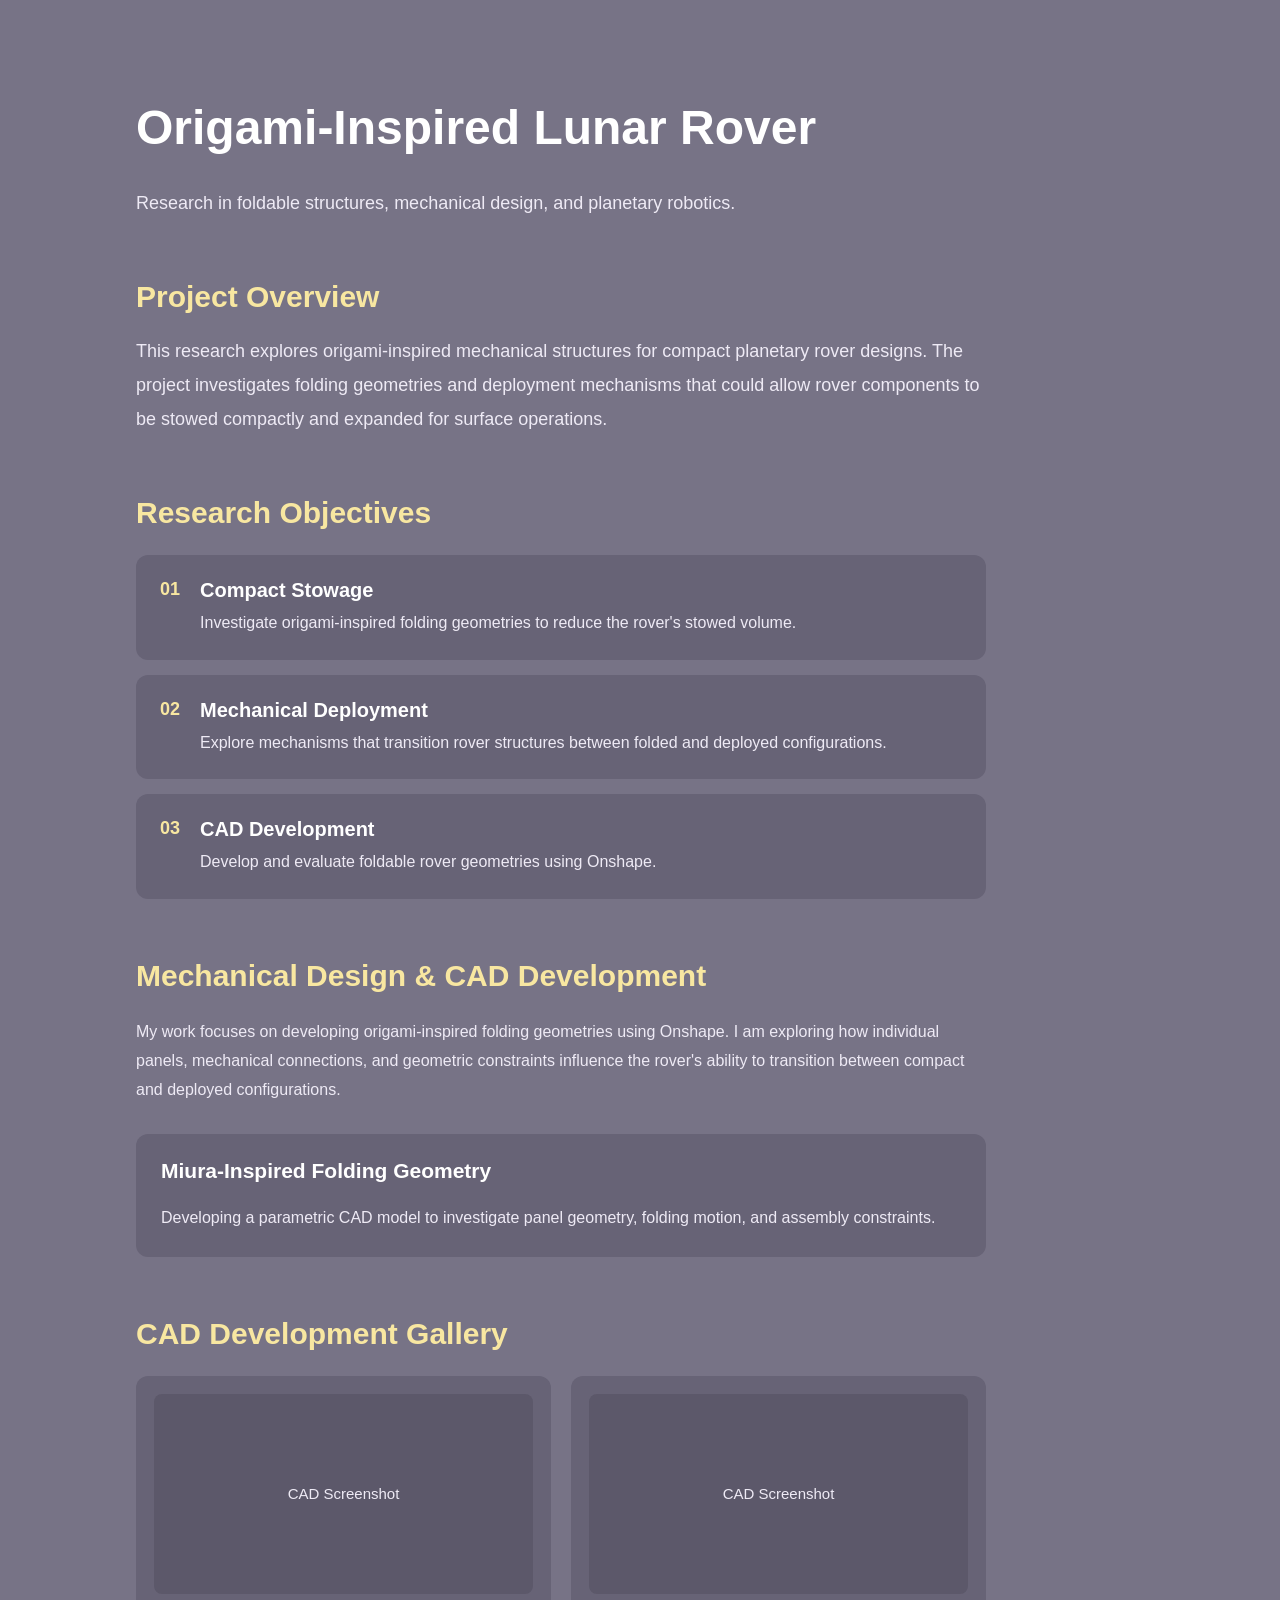
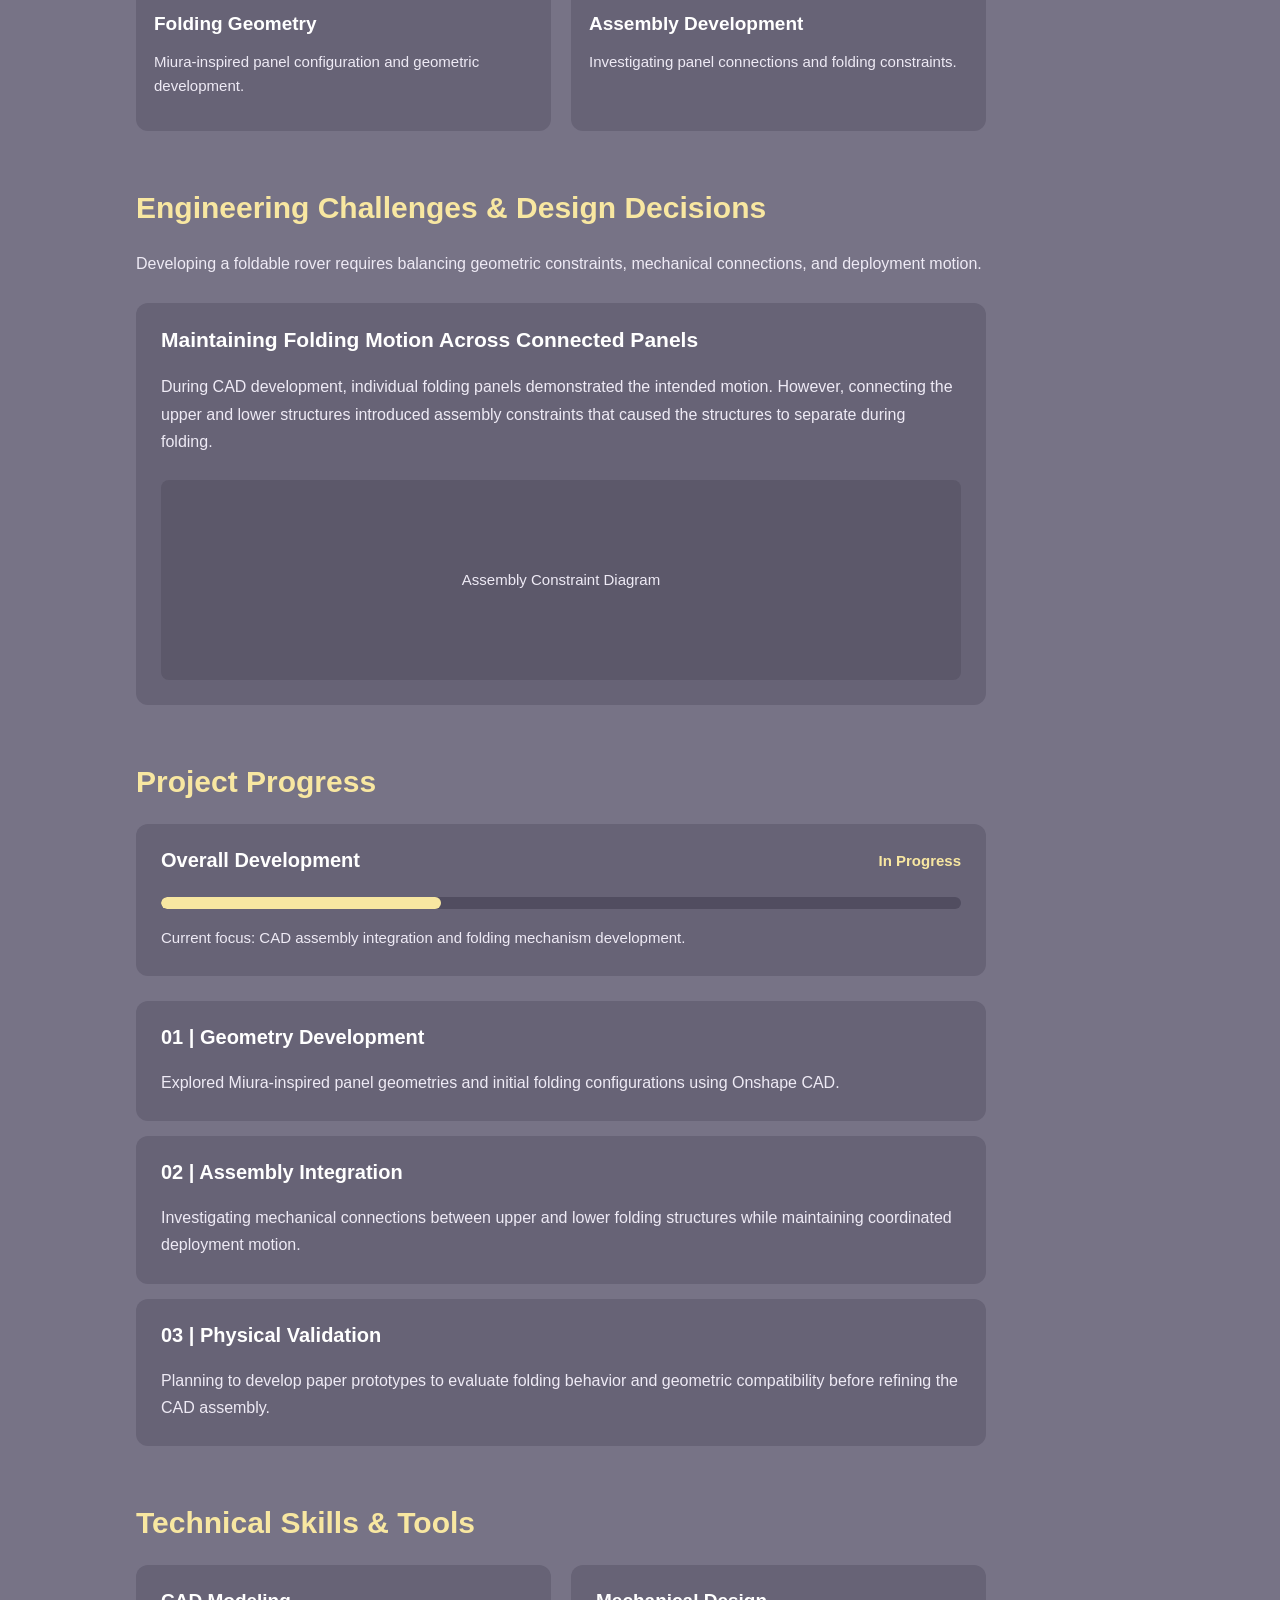
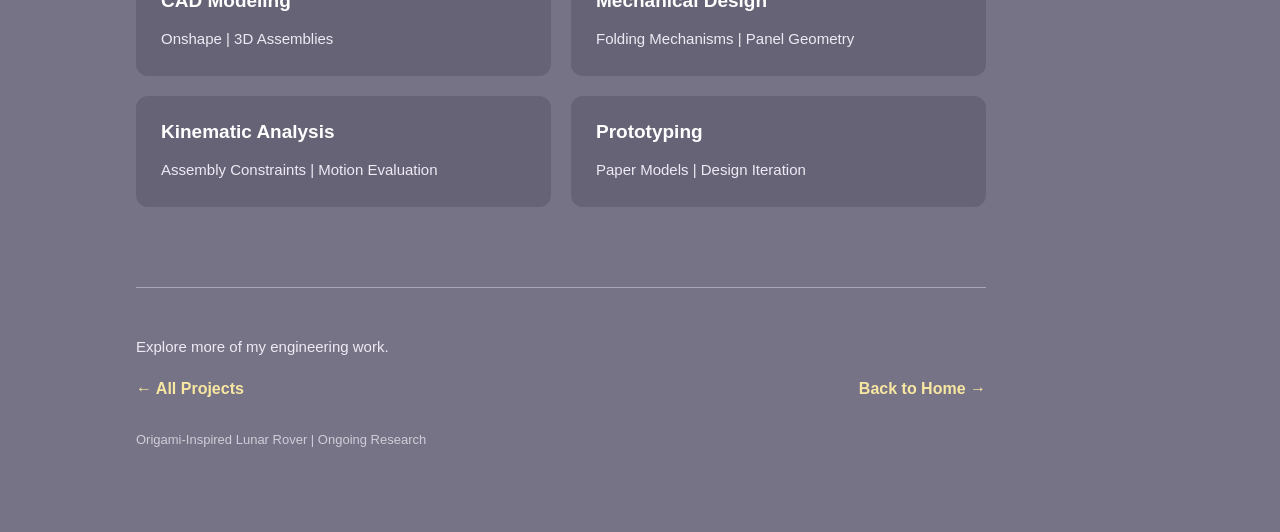
==== lunar-rover.html @ f5437fc2 "Add files via upload initial engineering portfolio website" ====
<!DOCTYPE html>
<html lang="en">

<head>
    <meta charset="UTF-8">
    <meta name="viewport" content="width=device-width, initial-scale=1.0">

    <title>Origami-Inspired Lunar Rover | Ashley Guajardo</title>

    <link rel="stylesheet" href="style.css">
</head>

<body class="project-page">

    <h1>Origami-Inspired Lunar Rover</h1>

    <p>
        Research in foldable structures,
        mechanical design, and planetary robotics.
    </p>


<section class="project-overview">

    <h2>Project Overview</h2>

    <p>
        This research explores origami-inspired
        mechanical structures for compact planetary
        rover designs.

        The project investigates folding geometries
        and deployment mechanisms that could allow
        rover components to be stowed compactly
        and expanded for surface operations.
    </p>

</section>

<section class="research-objectives">

    <h2>Research Objectives</h2>

    <div class="objective-card">
        <span class="objective-number">01</span>

        <div>
            <h3>Compact Stowage</h3>
            <p>
                Investigate origami-inspired folding
                geometries to reduce the rover's
                stowed volume.
            </p>
        </div>
    </div>

    <div class="objective-card">
        <span class="objective-number">02</span>

        <div>
            <h3>Mechanical Deployment</h3>
            <p>
                Explore mechanisms that transition
                rover structures between folded
                and deployed configurations.
            </p>
        </div>
    </div>

    <div class="objective-card">
        <span class="objective-number">03</span>

        <div>
            <h3>CAD Development</h3>
            <p>
                Develop and evaluate foldable rover
                geometries using Onshape.
            </p>
        </div>
    </div>

</section>


<!-- MECHANICAL DESIGN SECTION -->

<section class="mechanical-design">

    <h2>Mechanical Design & CAD Development</h2>

    <p>
        My work focuses on developing origami-inspired
        folding geometries using Onshape.

        I am exploring how individual panels,
        mechanical connections, and geometric
        constraints influence the rover's ability
        to transition between compact and
        deployed configurations.
    </p>

    <div class="design-card">

        <h3>Miura-Inspired Folding Geometry</h3>

        <p>
            Developing a parametric CAD model
            to investigate panel geometry,
            folding motion, and assembly constraints.
        </p>

    </div>

</section>


<!-- CAD GALLERY -->

<section class="cad-gallery">

    <h2>CAD Development Gallery</h2>

    <div class="gallery-grid">

        <div class="gallery-card">
            <div class="image-placeholder">
                CAD Screenshot
            </div>

            <h3>Folding Geometry</h3>

            <p>
                Miura-inspired panel configuration
                and geometric development.
            </p>
        </div>

        <div class="gallery-card">
            <div class="image-placeholder">
                CAD Screenshot
            </div>

            <h3>Assembly Development</h3>

            <p>
                Investigating panel connections
                and folding constraints.
            </p>
        </div>

    </div>

</section>


<!-- ENGINEERING CHALLENGES -->

<section class="engineering-challenges">

    <h2>Engineering Challenges & Design Decisions</h2>

    <p>
        Developing a foldable rover requires
        balancing geometric constraints,
        mechanical connections, and
        deployment motion.
    </p>

    <div class="challenge-card">

        <h3>Maintaining Folding Motion Across Connected Panels</h3>

        <p>
            During CAD development, individual
            folding panels demonstrated the
            intended motion.

            However, connecting the upper and
            lower structures introduced assembly
            constraints that caused the
            structures to separate during folding.
        </p>

        <div class="image-placeholder">
            Assembly Constraint Diagram
        </div>

    </div>

</section>


<!-- RESEARCH PROGRESS -->

<section class="project-progress">

    <h2>Project Progress</h2>


<div class="progress-overview">

    <div class="progress-header">
        <h3>Overall Development</h3>
        <span>In Progress</span>
    </div>

    <div class="progress-track">
        <div class="progress-fill"></div>
    </div>

    <p>
        Current focus: CAD assembly integration
        and folding mechanism development.
    </p>

</div>


    <div class="progress-card">

        <h3>01 | Geometry Development</h3>

        <p>
            Explored Miura-inspired panel geometries
            and initial folding configurations
            using Onshape CAD.
        </p>

    </div>

    <div class="progress-card">

        <h3>02 | Assembly Integration</h3>

        <p>
            Investigating mechanical connections
            between upper and lower folding
            structures while maintaining
            coordinated deployment motion.
        </p>

    </div>

    <div class="progress-card">

        <h3>03 | Physical Validation</h3>

        <p>
            Planning to develop paper prototypes
            to evaluate folding behavior and
            geometric compatibility before
            refining the CAD assembly.
        </p>

    </div>

</section>


<!-- TECHNICAL SKILLS & TOOLS -->

<section class="technical-skills">

    <h2>Technical Skills & Tools</h2>

    <div class="skills-grid">

        <div class="skill-card">
            <h3>CAD Modeling</h3>
            <p>Onshape | 3D Assemblies</p>
        </div>

        <div class="skill-card">
            <h3>Mechanical Design</h3>
            <p>Folding Mechanisms | Panel Geometry</p>
        </div>

        <div class="skill-card">
            <h3>Kinematic Analysis</h3>
            <p>Assembly Constraints | Motion Evaluation</p>
        </div>

        <div class="skill-card">
            <h3>Prototyping</h3>
            <p>Paper Models | Design Iteration</p>
        </div>

    </div>

</section>



    
<!-- PROJECT FOOTER -->

<footer class="project-footer">

    <p>Explore more of my engineering work.</p>

    <div class="footer-navigation">

        <a href="projects.html">
            ← All Projects
        </a>

        <a href="index.html">
            Back to Home →
        </a>

    </div>

    <p class="footer-caption">
        Origami-Inspired Lunar Rover | Ongoing Research
    </p>

</footer>


</body>

</html>
---- style.css ----
:root {
    --navy: #0B1120;
    --light-blue: #A7D8F0;
    --light-yellow: #F8E7A1;
    --light-purple: #D6C2F0;
    --white: #F8FAFC;
}
body {
    background-color: var(--navy);
    color: var(--white);
    font-family: Arial, sans-serif;
}

.eyebrow {
    color: var(--light-blue);
    font-size: 14px;
    letter-spacing: 3px;
}

.hero h1 {
    font-size: 64px;
    margin-bottom: 15px;
    color: var(--light-purple);
}

.hero h2 {
    font-size: 32px;
    color: var(--light-yellow);
    max-width: 700px;
}


.hero {
    min-height: 80vh;
    padding: 100px 10%;
}

.intro {
    font-size: 18px;
    line-height: 1.8;
    color: #94A3B8;
    max-width: 650px;
}


.navbar {
    display: flex;
    justify-content: space-between;
    align-items: center;
    padding: 25px 10%;
    border-bottom: 1px solid #334155;
}

.logo {
    font-size: 28px;
    font-weight: bold;
    color: var(--light-purple);
    text-decoration: none;
}

.nav-links {
    display: flex;
    gap: 25px;
}

.nav-links a {
    color: var(--white);
    text-decoration: none;
    font-size: 15px;
}

.nav-links a:hover {
    color: var(--light-blue);
}

@media (max-width: 800px) {
    .navbar {
        flex-direction: column;
        gap: 20px;
    }

    .nav-links {
        flex-wrap: wrap;
        justify-content: center;
        gap: 15px;
    }
}


.projects {
    background-color: #111827;
    padding: 80px 10%;
}

.projects h2 {
    font-size: 36px;
    color: var(--light-blue);
    margin-bottom: 15px;
}

.projects p {
    color: #CBD5E1;
    font-size: 18px;
    line-height: 1.7;
}


.project-card {
    background-color: #1E293B;
    padding: 30px;
    border-radius: 12px;
    border: 1px solid #334155;
    max-width: 500px;
    margin-top: 30px;
}

.project-card h3 {
    color: var(--light-purple);
    font-size: 24px;
    margin-bottom: 15px;
}

.project-card p {
    font-size: 16px;
    line-height: 1.7;
}


.project-tags {
    display: flex;
    flex-wrap: wrap;
    gap: 10px;
    margin-top: 20px;
}

.project-tags span {
    background-color: var(--navy);
    color: var(--light-yellow);
    padding: 8px 12px;
    border-radius: 6px;
    font-size: 13px;
}


.project-grid {
    display: grid;
    grid-template-columns: repeat(2, minmax(0, 1fr));
    gap: 30px;
}

.project-card {
    max-width: none;
    margin-top: 0;
}

@media (max-width: 768px) {
    .project-grid {
        grid-template-columns: 1fr;
    }
}

.project-grid {
    display: grid;
    grid-template-columns: 1fr 1fr;
    gap: 30px;
}

@media (max-width: 768px) {
    .project-grid {
        grid-template-columns: 1fr;
    }
}

.project-link {
    display: inline-block;
    margin-top: 25px;
    color: var(--light-blue);
    font-size: 16px;
    font-weight: bold;
    text-decoration: none;
}

.project-link:hover {
    color: var(--light-purple);
    text-decoration: underline;
}


.project-page {
    background-color: #777386;
    color: #FFFFFF;
    padding: 60px 10%;
}

.project-page h1 {
    color: #FFFFFF;
    font-size: 48px;
}

.project-page p {
    color: #EEEAF5;
    font-size: 18px;
    line-height: 1.8;
}

.project-page a {
    color: #F8E7A1;
    text-decoration: none;
}

.project-page a:hover {
    color: #D6C2F0;
    text-decoration: underline;
}


.project-overview {
    margin-top: 60px;
    max-width: 850px;
}

.project-overview h2 {
    color: var(--light-yellow);
    font-size: 30px;
    margin-bottom: 20px;
}

.project-overview p {
    font-size: 18px;
    line-height: 1.9;
}


.research-objectives {
    margin-top: 60px;
    max-width: 850px;
}

.research-objectives h2 {
    color: var(--light-yellow);
    font-size: 30px;
    margin-bottom: 25px;
}

.research-objectives ol {
    padding-left: 25px;
}

.research-objectives li {
    color: #EEEAF5;
    font-size: 18px;
    line-height: 1.8;
    margin-bottom: 20px;
}

.research-objectives strong {
    color: #FFFFFF;
}


.project-page .research-objectives h2 {
    color: var(--light-yellow);
    font-size: 30px;
    margin-bottom: 25px;
}

.objective-card {
    display: flex;
    align-items: flex-start;
    gap: 20px;
    background-color: #676376;
    padding: 24px;
    border-radius: 12px;
    margin-bottom: 15px;
}

.objective-number {
    color: var(--light-yellow);
    font-size: 18px;
    font-weight: bold;
}

.objective-card h3 {
    color: #FFFFFF;
    font-size: 20px;
    margin: 0 0 8px;
}

.project-page .objective-card p {
    color: #EEEAF5;
    font-size: 16px;
    line-height: 1.6;
    margin: 0;
}


.mechanical-design {
    margin-top: 60px;
    max-width: 850px;
}

.project-page .mechanical-design h2 {
    color: var(--light-yellow);
    font-size: 30px;
    margin-bottom: 25px;
}

.project-page .mechanical-design > p {
    color: #EEEAF5;
    font-size: 16px;
    line-height: 1.8;
    margin-bottom: 30px;
}

.design-card {
    background-color: #676376;
    padding: 25px;
    border-radius: 12px;
}

.design-card h3 {
    color: #FFFFFF;
    font-size: 21px;
    margin-top: 0;
}

.project-page .design-card p {
    color: #EEEAF5;
    font-size: 16px;
    line-height: 1.7;
    margin-bottom: 0;
}


.cad-gallery {
    margin-top: 60px;
    max-width: 850px;
}

.project-page .cad-gallery h2 {
    color: var(--light-yellow);
    font-size: 30px;
    margin-bottom: 25px;
}

.gallery-grid {
    display: grid;
    grid-template-columns: 1fr 1fr;
    gap: 20px;
}

.gallery-card {
    background-color: #676376;
    padding: 18px;
    border-radius: 12px;
}

.image-placeholder {
    background-color: #5C586A;
    height: 200px;
    border-radius: 8px;
    display: flex;
    align-items: center;
    justify-content: center;
    color: #EEEAF5;
    font-size: 15px;
}

.gallery-card h3 {
    color: #FFFFFF;
    font-size: 19px;
    margin-bottom: 8px;
}

.project-page .gallery-card p {
    color: #EEEAF5;
    font-size: 15px;
    line-height: 1.6;
}

@media (max-width: 768px) {
    .gallery-grid {
        grid-template-columns: 1fr;
    }
}


/* CAD GALLERY */

.cad-gallery {
    margin-top: 60px;
    max-width: 850px;
}

.project-page .cad-gallery h2 {
    color: var(--light-yellow);
    font-size: 30px;
    margin-bottom: 25px;
}

.gallery-grid {
    display: grid;
    grid-template-columns: 1fr 1fr;
    gap: 20px;
}

.gallery-card {
    background-color: #676376;
    padding: 18px;
    border-radius: 12px;
}

.image-placeholder {
    background-color: #5C586A;
    height: 200px;
    border-radius: 8px;
    display: flex;
    align-items: center;
    justify-content: center;
    color: #EEEAF5;
    font-size: 15px;
}

.gallery-card h3 {
    color: #FFFFFF;
    font-size: 19px;
    margin-bottom: 8px;
}

.project-page .gallery-card p {
    color: #EEEAF5;
    font-size: 15px;
    line-height: 1.6;
}


.engineering-challenges {
    margin-top: 60px;
    max-width: 850px;
}

.project-page .engineering-challenges h2 {
    color: var(--light-yellow);
    font-size: 30px;
    margin-bottom: 25px;
}

.project-page .engineering-challenges > p {
    color: #EEEAF5;
    font-size: 16px;
    line-height: 1.8;
    margin-bottom: 25px;
}

.challenge-card {
    background-color: #676376;
    padding: 25px;
    border-radius: 12px;
}

.challenge-card h3 {
    color: #FFFFFF;
    font-size: 21px;
    margin-top: 0;
}

.project-page .challenge-card p {
    color: #EEEAF5;
    font-size: 16px;
    line-height: 1.7;
}

.challenge-card .image-placeholder {
    margin-top: 25px;
}


.project-progress {
    margin-top: 60px;
    max-width: 850px;
}

.project-page .project-progress h2 {
    color: var(--light-yellow);
    font-size: 30px;
    margin-bottom: 25px;
}

.progress-card {
    background-color: #676376;
    padding: 25px;
    border-radius: 12px;
    margin-bottom: 15px;
}

.progress-card h3 {
    color: #FFFFFF;
    font-size: 20px;
    margin-top: 0;
}

.project-page .progress-card p {
    color: #EEEAF5;
    font-size: 16px;
    line-height: 1.7;
    margin-bottom: 0;
}


.progress-overview {
    background-color: #676376;
    padding: 25px;
    border-radius: 12px;
    margin-bottom: 25px;
}

.progress-header {
    display: flex;
    justify-content: space-between;
    align-items: center;
    gap: 15px;
}

.progress-header h3 {
    color: #FFFFFF;
    font-size: 20px;
    margin: 0;
}

.progress-header span {
    color: var(--light-yellow);
    font-size: 15px;
    font-weight: bold;
}

.progress-track {
    background-color: #514D60;
    height: 12px;
    border-radius: 20px;
    overflow: hidden;
    margin-top: 25px;
}

.progress-fill {
    background-color: var(--light-yellow);
    width: 35%;
    height: 100%;
    border-radius: 20px;
}

.project-page .progress-overview p {
    color: #EEEAF5;
    font-size: 15px;
    margin-bottom: 0;
}


/* TECHNICAL SKILLS */

.technical-skills {
    margin-top: 60px;
    max-width: 850px;
}

.project-page .technical-skills h2 {
    color: var(--light-yellow);
    font-size: 30px;
    margin-bottom: 25px;
}

.skills-grid {
    display: grid;
    grid-template-columns: 1fr 1fr;
    gap: 20px;
}

.skill-card {
    background-color: #676376;
    padding: 25px;
    border-radius: 12px;
}

.skill-card h3 {
    color: #FFFFFF;
    font-size: 19px;
    margin-top: 0;
    margin-bottom: 10px;
}

.project-page .skill-card p {
    color: #EEEAF5;
    font-size: 15px;
    line-height: 1.6;
    margin-bottom: 0;
}


@media (max-width: 768px) {
    .skills-grid {
        grid-template-columns: 1fr;
    }
}


/* PROJECT FOOTER */

.project-footer {
    max-width: 850px;
    margin-top: 80px;
    padding-top: 30px;
    border-top: 1px solid #A9A4B8;
}

.project-page .project-footer p {
    color: #EEEAF5;
    font-size: 15px;
}

.footer-navigation {
    display: flex;
    justify-content: space-between;
    align-items: center;
    gap: 20px;
    margin-top: 20px;
    margin-bottom: 30px;
}

.footer-navigation a {
    color: var(--light-yellow);
    text-decoration: none;
    font-size: 16px;
    font-weight: 600;
    transition: color 0.2s ease;
}

.footer-navigation a:hover {
    color: #FFFFFF;
}

.project-page .project-footer .footer-caption {
    font-size: 13px;
    opacity: 0.75;
}

@media (max-width: 768px) {
    .footer-navigation {
        flex-direction: column;
        align-items: flex-start;
    }
}


/* PRISM / PULSE ACRONYM DEFINITIONS */

.prism-acronyms {
    display: flex;
    flex-direction: column;
    gap: 20px;
    margin: 30px 0;
}

.acronym-item {
    display: flex;
    align-items: flex-start;
    gap: 20px;
}

.acronym-item h2 {
    background-color: #405468;
    color: #A7D8F0;
    font-size: 16px;
    padding: 12px 15px;
    border-radius: 6px;
    min-width: 85px;
    text-align: center;
    margin: 0;
}

.acronym-item:nth-child(2) h2 {
    color: #F8E7A1;
}

.acronym-item p {
    color: #F8FAFC;
    font-size: 17px;
    line-height: 1.6;
    margin: 8px 0 0;
}


/* ===================================
   PRISM / PULSE PROJECT PAGE
=================================== */

body.prism-page {
    background-color: #53677B;
    color: #F8FAFC;
    min-height: 100vh;
    margin: 0;
    padding: 55px 8%;
    font-family: Arial, sans-serif;
}

/* MAIN CONTAINER */

.prism-container {
    max-width: 1000px;
    margin: 0 auto;
}

/* PROJECT INTRODUCTION */

.prism-topline {
    display: flex;
    justify-content: space-between;
    gap: 20px;
    margin-bottom: 35px;
}

.prism-topline span {
    color: #A7D8F0;
    font-size: 12px;
    font-weight: 600;
    letter-spacing: 1px;
}

.prism-topline span:last-child {
    color: #F8E7A1;
}

.prism-intro h1 {
    color: #FFFFFF;
    font-size: clamp(42px, 7vw, 70px);
    margin: 0 0 15px;
}

.prism-description {
    color: #F8FAFC;
    font-size: 18px;
    line-height: 1.7;
    max-width: 700px;
    margin-bottom: 35px;
}

/* ACRONYM DEFINITIONS */

.prism-definitions {
    background-color: #405468;
    border-radius: 12px;
    padding: 25px 30px;
}

.prism-definition {
    display: grid;
    grid-template-columns: 90px 1fr;
    gap: 20px;
    align-items: start;
}

.prism-definition + .prism-definition {
    border-top: 1px solid #71869A;
    margin-top: 20px;
    padding-top: 20px;
}

.prism-definition h2 {
    color: #A7D8F0;
    font-size: 17px;
    margin: 0;
}

.prism-definition:nth-child(2) h2 {
    color: #F8E7A1;
}

.prism-definition p {
    color: #FFFFFF;
    font-size: 16px;
    line-height: 1.6;
    margin: 0;
}

/* PROJECT FACTS */

.prism-details {
    display: grid;
    grid-template-columns: repeat(3, 1fr);
    gap: 25px;
    margin: 35px 0 50px;
}

.prism-details h3 {
    color: #C4D8E7;
    font-size: 12px;
    letter-spacing: 1px;
    margin-bottom: 8px;
}

.prism-details p {
    color: #FFFFFF;
    font-size: 16px;
    margin: 0;
}

/* MISSION */

.prism-mission {
    border-top: 1px solid #A7D8F0;
    padding-top: 35px;
}

.prism-mission h2 {
    color: #A7D8F0;
    font-size: 30px;
    margin-bottom: 20px;
}

.prism-mission > p {
    color: #F8FAFC;
    font-size: 16px;
    line-height: 1.8;
    max-width: 800px;
    margin-bottom: 30px;
}

/* IMAGE PLACEHOLDER */

.prism-image-card {
    background-color: #405468;
    border-radius: 12px;
    padding: 20px;
}

.prism-image-placeholder {
    min-height: 220px;
    border: 1px solid #A7D8F0;
    border-radius: 8px;
    display: flex;
    flex-direction: column;
    justify-content: center;
    align-items: center;
    gap: 10px;
    text-align: center;
}

.prism-image-placeholder span {
    color: #FFFFFF;
    font-size: 17px;
}

.prism-image-placeholder small {
    color: #C4D8E7;
    font-size: 13px;
}

/* RESPONSIVE DESIGN */

@media (max-width: 768px) {

    .prism-topline {
        flex-direction: column;
        gap: 8px;
    }

    .prism-definition {
        grid-template-columns: 1fr;
        gap: 8px;
    }

    .prism-details {
        grid-template-columns: 1fr;
        gap: 20px;
    }

}


/* PULSE TECHNICAL CONTRIBUTIONS */

.pulse-contributions {
    margin-top: 75px;
    padding-top: 35px;
    border-top: 1px solid #A7D8F0;
}

.pulse-section-label {
    color: #F8E7A1;
    font-size: 12px;
    font-weight: 600;
    letter-spacing: 1.5px;
}

.pulse-contributions h2 {
    color: #FFFFFF;
    font-size: 30px;
    margin: 15px 0 20px;
}

.pulse-role-description {
    color: #F8FAFC;
    font-size: 16px;
    line-height: 1.8;
    max-width: 850px;
    margin-bottom: 30px;
}

.pulse-contributions-grid {
    display: grid;
    grid-template-columns: 1fr 1fr;
    gap: 20px;
}

.pulse-contribution-card {
    background-color: #405468;
    padding: 25px;
    border-radius: 12px;
}

.pulse-contribution-card h3 {
    color: #A7D8F0;
    font-size: 19px;
    margin: 0 0 12px;
}

.pulse-contribution-card p {
    color: #F8FAFC;
    font-size: 15px;
    line-height: 1.7;
    margin: 0;
}

@media (max-width: 768px) {
    .pulse-contributions-grid {
        grid-template-columns: 1fr;
    }
}


/* PULSE SYSTEM ARCHITECTURE */

.pulse-architecture {
    margin-top: 75px;
}

.pulse-architecture h2 {
    color: #FFFFFF;
    font-size: 30px;
    margin: 15px 0 20px;
}

.pulse-architecture-intro {
    color: #F8FAFC;
    font-size: 16px;
    line-height: 1.8;
    max-width: 850px;
    margin-bottom: 30px;
}

.pulse-architecture-panel {
    background-color: #405468;
    padding: 28px;
    border-radius: 12px;
}

.pulse-architecture-panel h3 {
    color: #A7D8F0;
    font-size: 18px;
    margin: 0 0 25px;
}

.pulse-flow-grid {
    display: grid;
    grid-template-columns: 1fr 1fr;
    gap: 15px;
}

.pulse-flow-item {
    background-color: #53677B;
    border: 1px solid #7898B0;
    padding: 20px;
    border-radius: 8px;
}

.pulse-flow-item span {
    color: #F8E7A1;
    font-size: 13px;
    font-weight: bold;
}

.pulse-flow-item h4 {
    color: #FFFFFF;
    font-size: 17px;
    margin: 12px 0 8px;
}

.pulse-flow-item p {
    color: #F8FAFC;
    font-size: 14px;
    line-height: 1.6;
    margin: 0;
}

.pulse-flow-note {
    color: #DDE9F1;
    font-size: 14px;
    line-height: 1.7;
    margin: 25px 0 0;
}

.pulse-diagram-card {
    background-color: #405468;
    border-radius: 12px;
    padding: 20px;
    margin-top: 20px;
}

.pulse-diagram-placeholder {
    border: 1px solid #A7D8F0;
    border-radius: 8px;
    min-height: 200px;
    display: flex;
    flex-direction: column;
    align-items: center;
    justify-content: center;
    gap: 10px;
    text-align: center;
    padding: 20px;
}

.pulse-diagram-placeholder span {
    color: #FFFFFF;
    font-size: 17px;
}

.pulse-diagram-placeholder small {
    color: #DDE9F1;
    font-size: 13px;
}

@media (max-width: 768px) {
    .pulse-flow-grid {
        grid-template-columns: 1fr;
    }
}


/* PULSE AUTONOMOUS FDIR */

.pulse-fdir {
    margin-top: 75px;
}

.pulse-fdir h2 {
    color: #FFFFFF;
    font-size: 30px;
    margin: 15px 0 20px;
}

.pulse-fdir-intro {
    color: #F8FAFC;
    font-size: 16px;
    line-height: 1.8;
    max-width: 850px;
    margin-bottom: 30px;
}

.pulse-fault-panel,
.pulse-results-panel {
    background-color: #405468;
    padding: 28px;
    border-radius: 12px;
    margin-bottom: 20px;
}

.pulse-fault-panel h3,
.pulse-results-panel h3 {
    color: #A7D8F0;
    font-size: 19px;
    margin: 0 0 20px;
}

.pulse-fault-grid {
    display: grid;
    grid-template-columns: repeat(3, 1fr);
    gap: 15px;
}

.pulse-fault-card {
    background-color: #53677B;
    padding: 20px;
    border-radius: 8px;
}

.pulse-fault-card h4 {
    color: #F8E7A1;
    font-size: 16px;
    margin: 0 0 12px;
}

.pulse-fault-card p,
.pulse-results-panel p {
    color: #F8FAFC;
    font-size: 14px;
    line-height: 1.7;
}

.pulse-results-placeholder {
    border: 1px solid #A7D8F0;
    border-radius: 8px;
    min-height: 200px;
    display: flex;
    flex-direction: column;
    align-items: center;
    justify-content: center;
    gap: 10px;
    text-align: center;
    margin-top: 20px;
}

.pulse-results-placeholder span {
    color: #FFFFFF;
    font-size: 16px;
}

.pulse-results-placeholder small {
    color: #DCE8F0;
    font-size: 13px;
}

@media (max-width: 768px) {
    .pulse-fault-grid {
        grid-template-columns: 1fr;
    }
}


/* PULSE FAULT PLOT PLACEHOLDERS */

.pulse-fault-card {
    display: flex;
    flex-direction: column;
}

.pulse-fault-image {
    border: 1px dashed #A7D8F0;
    border-radius: 8px;
    min-height: 145px;
    padding: 12px;
    margin-top: auto;

    display: flex;
    flex-direction: column;
    align-items: center;
    justify-content: center;
    gap: 8px;
    text-align: center;
}

.pulse-fault-image span {
    color: #FFFFFF;
    font-size: 14px;
}

.pulse-fault-image small {
    color: #C4D8E7;
    font-size: 12px;
}


/* Keep fault plots aligned within cards */

.pulse-fault-card {
    display: flex;
    flex-direction: column;
}

.pulse-fault-card p {
    flex-grow: 1;
}

.pulse-fault-image {
    margin-top: 20px;
    min-height: 170px;
}


.pulse-workflow-grid {
    display: flex;
    align-items: stretch;
    gap: 10px;
}

.pulse-workflow-step {
    background-color: #53677B;
    padding: 18px;
    border-radius: 8px;
    flex: 1;
    min-width: 0;
}

.pulse-workflow-arrow {
    color: #F8E7A1;
    font-size: 26px;
    font-weight: bold;
    display: flex;
    align-items: center;
    justify-content: center;
    flex-shrink: 0;
}


@media (max-width: 768px) {

    .pulse-workflow-grid {
        flex-direction: column;
        align-items: stretch;
    }

    .pulse-workflow-arrow {
        transform: rotate(90deg);
        font-size: 24px;
    }

}


/* FIX PULSE DEVELOPMENT WORKFLOW */

.pulse-workflow-grid {
    display: flex;
    align-items: stretch;
    gap: 12px;
}

.pulse-workflow-step {
    background-color: #405468;
    border: 1px solid #7898B0;
    border-radius: 10px;
    padding: 20px;
    flex: 1;
    min-width: 0;
}

.pulse-workflow-step span {
    color: #F8E7A1;
    font-size: 13px;
    font-weight: bold;
}

.pulse-workflow-step h4 {
    color: #FFFFFF;
    font-size: 16px;
    margin: 12px 0;
}

.pulse-workflow-step p {
    color: #F8FAFC;
    font-size: 14px;
    line-height: 1.6;
    margin: 0;
}

.pulse-workflow-arrow {
    display: flex;
    align-items: center;
    justify-content: center;
    color: #F8E7A1;
    font-size: 28px;
    flex-shrink: 0;
}

@media (max-width: 768px) {
    .pulse-workflow-grid {
        flex-direction: column;
    }

    .pulse-workflow-arrow {
        transform: rotate(90deg);
    }
}

/* DEVELOPMENT WORKFLOW TITLE */

.pulse-workflow-title {
    color: #A7D8F0;
    font-size: 21px;
    font-weight: 600;
    margin-bottom: 25px;
}


/* PULSE COMPONENT MATRIX */

.pulse-component-panel {
    background-color: #405468;
    padding: 28px;
    border-radius: 12px;
}

.pulse-component-heading {
    display: flex;
    justify-content: space-between;
    align-items: center;
    gap: 15px;
    margin-bottom: 20px;
}

.pulse-component-heading h3 {
    color: #A7D8F0;
    font-size: 20px;
    margin: 0;
}

.pulse-component-heading span {
    color: #F8E7A1;
    font-size: 12px;
    font-weight: bold;
    letter-spacing: 1px;
}

/* TABLE */

.pulse-table-scroll {
    overflow-x: auto;
}

.pulse-component-table {
    width: 100%;
    border-collapse: collapse;
    text-align: left;
}

.pulse-component-table th {
    color: #A7D8F0;
    font-size: 14px;
    padding: 16px 12px;
    border-bottom: 1px solid #7898B0;
}

.pulse-component-table td {
    color: #F8FAFC;
    font-size: 14px;
    line-height: 1.6;
    padding: 16px 12px;
    border-bottom: 1px solid #62778B;
}

.pulse-component-table td:first-child {
    color: #FFFFFF;
    font-weight: bold;
}

.pulse-component-table tbody tr:last-child td {
    border-bottom: none;
}

/* ENGINEERING PANELS */

.pulse-engineering-grid {
    display: grid;
    grid-template-columns: repeat(2, 1fr);
    gap: 20px;
    margin-top: 20px;
}

.pulse-engineering-card {
    background-color: #405468;
    padding: 25px;
    border-radius: 12px;
    border-top: 3px solid #F8E7A1;
}

.pulse-engineering-card h3 {
    color: #FFFFFF;
    font-size: 19px;
    margin: 0 0 15px;
}

.pulse-engineering-card p {
    color: #F8FAFC;
    font-size: 15px;
    line-height: 1.7;
    margin: 0;
}

/* RESPONSIVE LAYOUT */

@media (max-width: 768px) {

    .pulse-component-heading {
        flex-direction: column;
        align-items: flex-start;
    }

    .pulse-engineering-grid {
        grid-template-columns: 1fr;
    }

    .pulse-component-table {
        min-width: 550px;
    }

}


/* HOMEPAGE HERO WITH PROFILE PHOTO */

.hero-content {
    display: grid;
    grid-template-columns: 1.4fr 1fr;
    align-items: center;
    gap: 65px;
}

.hero-text {
    min-width: 0;
}

.hero-photo {
    width: 100%;
    max-width: 360px;
    justify-self: end;
}

.hero-photo img {
    display: block;
    width: 100%;
    aspect-ratio: 3 / 4;
    object-fit: cover;
    object-position: center;
    border-radius: 16px;
    border: 2px solid #D6C2F0;
    box-shadow: 0 15px 45px rgba(0, 0, 0, 0.25);
}

/* MOBILE RESPONSIVENESS */

@media (max-width: 768px) {

    .hero-content {
        grid-template-columns: 1fr;
        gap: 35px;
    }

    .hero-photo {
        max-width: 320px;
        justify-self: center;
    }

}


/* PULSE PROJECT MILESTONES */

.pulse-milestones {
    margin-top: 75px;
}

.pulse-milestones h2 {
    color: #FFFFFF;
    font-size: 30px;
    margin: 15px 0 20px;
}

.pulse-milestones-intro {
    color: #F8FAFC;
    font-size: 16px;
    line-height: 1.8;
    max-width: 850px;
    margin-bottom: 30px;
}

/* TIMELINE CONTAINER */

.pulse-timeline {
    background-color: #405468;
    border-radius: 12px;
    padding: 35px 40px;
}

/* INDIVIDUAL MILESTONES */

.pulse-milestone {
    position: relative;
    border-left: 2px solid #7898B0;
    padding: 0 0 35px 35px;
}

.pulse-milestone:last-child {
    border-left-color: transparent;
    padding-bottom: 0;
}

/* TIMELINE CIRCLES */

.pulse-milestone::before {
    content: "";
    position: absolute;
    left: -8px;
    top: 4px;
    width: 14px;
    height: 14px;
    border-radius: 50%;
    background-color: #A7D8F0;
}

.pulse-milestone.active::before {
    background-color: #F8E7A1;
}

.pulse-milestone.upcoming::before {
    background-color: #AAB8C5;
}

/* MILESTONE TEXT */

.pulse-milestone-content span {
    color: #A7D8F0;
    font-size: 12px;
    font-weight: bold;
    letter-spacing: 1px;
}

.pulse-milestone.active span {
    color: #F8E7A1;
}

.pulse-milestone.upcoming span {
    color: #C4D0DB;
}

.pulse-milestone h3 {
    color: #FFFFFF;
    font-size: 19px;
    margin: 10px 0;
}

.pulse-milestone p {
    color: #F8FAFC;
    font-size: 15px;
    line-height: 1.7;
    margin: 0;
}

@media (max-width: 768px) {

    .pulse-timeline {
        padding: 25px 20px;
    }

    .pulse-milestone {
        padding-left: 25px;
    }

}


/* PULSE DEVELOPMENT PROGRESS BAR */

.pulse-progress {
    background-color: #405468;
    padding: 28px;
    border-radius: 12px;
    margin-bottom: 25px;
}

.pulse-progress-heading {
    display: flex;
    justify-content: space-between;
    align-items: center;
    gap: 15px;
    margin-bottom: 22px;
}

.pulse-progress-heading h3 {
    color: #FFFFFF;
    font-size: 19px;
    margin: 0;
}

.pulse-progress-heading span {
    color: #F8E7A1;
    font-size: 12px;
    font-weight: bold;
    letter-spacing: 1px;
}

.pulse-progress-track {
    width: 100%;
    height: 12px;
    background-color: #293E52;
    border-radius: 20px;
    overflow: hidden;
}

.pulse-progress-fill {
    width: 35%;
    height: 100%;
    background-color: #A7D8F0;
    border-radius: 20px;
}

.pulse-progress p {
    color: #DCE8F0;
    font-size: 14px;
    line-height: 1.7;
    margin: 18px 0 0;
}

@media (max-width: 768px) {
    .pulse-progress-heading {
        flex-direction: column;
        align-items: flex-start;
    }
}


/* ROTATING PULSE PHOTO GALLERY */

.pulse-gallery {
    margin-top: 75px;
}

.pulse-gallery h2 {
    color: #FFFFFF;
    font-size: 30px;
    margin: 15px 0 25px;
}

.pulse-gallery-container {
    background-color: #405468;
    padding: 25px;
    border-radius: 12px;
}

.pulse-gallery-slide {
    display: none;
}

.pulse-gallery-slide.active-slide {
    display: block;
}

.pulse-gallery-placeholder {
    width: 100%;
    aspect-ratio: 16 / 9;
    border: 1px dashed #A7D8F0;
    border-radius: 10px;
    background-color: #53677B;

    display: flex;
    align-items: center;
    justify-content: center;
    text-align: center;
}

.pulse-gallery-placeholder span {
    color: #DCE8F0;
    font-size: 17px;
}

.pulse-gallery-caption {
    color: #FFFFFF;
    font-size: 15px;
    text-align: center;
    margin: 18px 0;
    min-height: 20px;
}

.pulse-gallery-controls {
    display: flex;
    justify-content: space-between;
    align-items: center;
    margin-top: 15px;
}

.gallery-prev,
.gallery-next {
    background-color: #53677B;
    color: #F8E7A1;
    border: 1px solid #7898B0;
    border-radius: 8px;
    padding: 10px 18px;
    font-size: 20px;
    cursor: pointer;
}

.gallery-prev:hover,
.gallery-next:hover {
    background-color: #627B93;
}

.pulse-gallery-counter {
    color: #DCE8F0;
    font-size: 14px;
}

.pulse-gallery-dots {
    display: flex;
    justify-content: center;
    gap: 10px;
    margin-top: 20px;
}

.gallery-dot {
    width: 10px;
    height: 10px;
    border: none;
    border-radius: 50%;
    background-color: #8798AA;
    cursor: pointer;
    padding: 0;
}

.gallery-dot.active-dot {
    background-color: #F8E7A1;
}


/* PRISM/PULSE PAGE FOOTER */

.pulse-page-footer {
    margin-top: 85px;
    padding: 55px 20px;
    text-align: center;
    border-top: 1px solid #8298AC;
}

.pulse-page-footer h2 {
    color: #FFFFFF;
    font-size: 28px;
    margin: 15px 0;
}

.pulse-page-footer > p:not(.pulse-section-label) {
    color: #DCE8F0;
    font-size: 15px;
    line-height: 1.7;
}

.pulse-footer-links {
    display: flex;
    justify-content: center;
    gap: 15px;
    flex-wrap: wrap;
    margin-top: 30px;
}

.pulse-footer-links a {
    display: inline-block;
    text-decoration: none;
    padding: 13px 24px;
    border-radius: 8px;
    font-size: 14px;
    font-weight: 600;
    transition: 0.2s ease;
}

.pulse-footer-primary {
    background-color: #A7D8F0;
    color: #0B1120;
}

.pulse-footer-primary:hover {
    background-color: #D6C2F0;
}

.pulse-footer-secondary {
    border: 1px solid #D6C2F0;
    color: #FFFFFF;
}

.pulse-footer-secondary:hover {
    background-color: #627B93;
}


/* HOMEPAGE ROTATING PHOTO GALLERY */

.home-gallery {
    margin: 90px auto;
    max-width: 1050px;
    padding: 0 25px;
}

.home-gallery-label {
    color: #A7D8F0;
    font-size: 12px;
    font-weight: 600;
    letter-spacing: 2px;
}

.home-gallery h2 {
    color: #D6C2F0;
    font-size: 32px;
    margin: 15px 0;
}

.home-gallery-intro {
    color: #DCE8F0;
    font-size: 16px;
    line-height: 1.8;
    max-width: 750px;
    margin-bottom: 30px;
}

.home-gallery-container {
    background-color: #19243A;
    padding: 25px;
    border-radius: 14px;
}

.home-gallery-slide {
    display: none;
}

.home-gallery-slide.home-active-slide {
    display: block;
}

.home-gallery-placeholder {
    width: 100%;
    aspect-ratio: 16 / 9;
    background-color: #26334C;
    border: 1px dashed #D6C2F0;
    border-radius: 10px;

    display: flex;
    align-items: center;
    justify-content: center;
}

.home-gallery-placeholder span {
    color: #D6C2F0;
    font-size: 18px;
}

.home-gallery-caption {
    color: #FFFFFF;
    text-align: center;
    font-size: 15px;
    margin: 18px 0;
    min-height: 20px;
}

.home-gallery-controls {
    display: flex;
    justify-content: space-between;
    align-items: center;
    margin-top: 15px;
}

.home-gallery-prev,
.home-gallery-next {
    background-color: #26334C;
    color: #F8E7A1;
    border: 1px solid #D6C2F0;
    border-radius: 8px;
    padding: 10px 18px;
    font-size: 20px;
    cursor: pointer;
}

.home-gallery-prev:hover,
.home-gallery-next:hover {
    background-color: #344563;
}

.home-gallery-counter {
    color: #DCE8F0;
    font-size: 14px;
}

.home-gallery-dots {
    display: flex;
    justify-content: center;
    gap: 10px;
    margin-top: 20px;
}

.home-gallery-dot {
    width: 10px;
    height: 10px;
    padding: 0;
    border: none;
    border-radius: 50%;
    background-color: #697891;
    cursor: pointer;
}

.home-gallery-dot.home-active-dot {
    background-color: #D6C2F0;
}

@media (max-width: 768px) {
    .home-gallery {
        margin: 60px auto;
        padding: 0 20px;
    }

    .home-gallery-container {
        padding: 15px;
    }
}
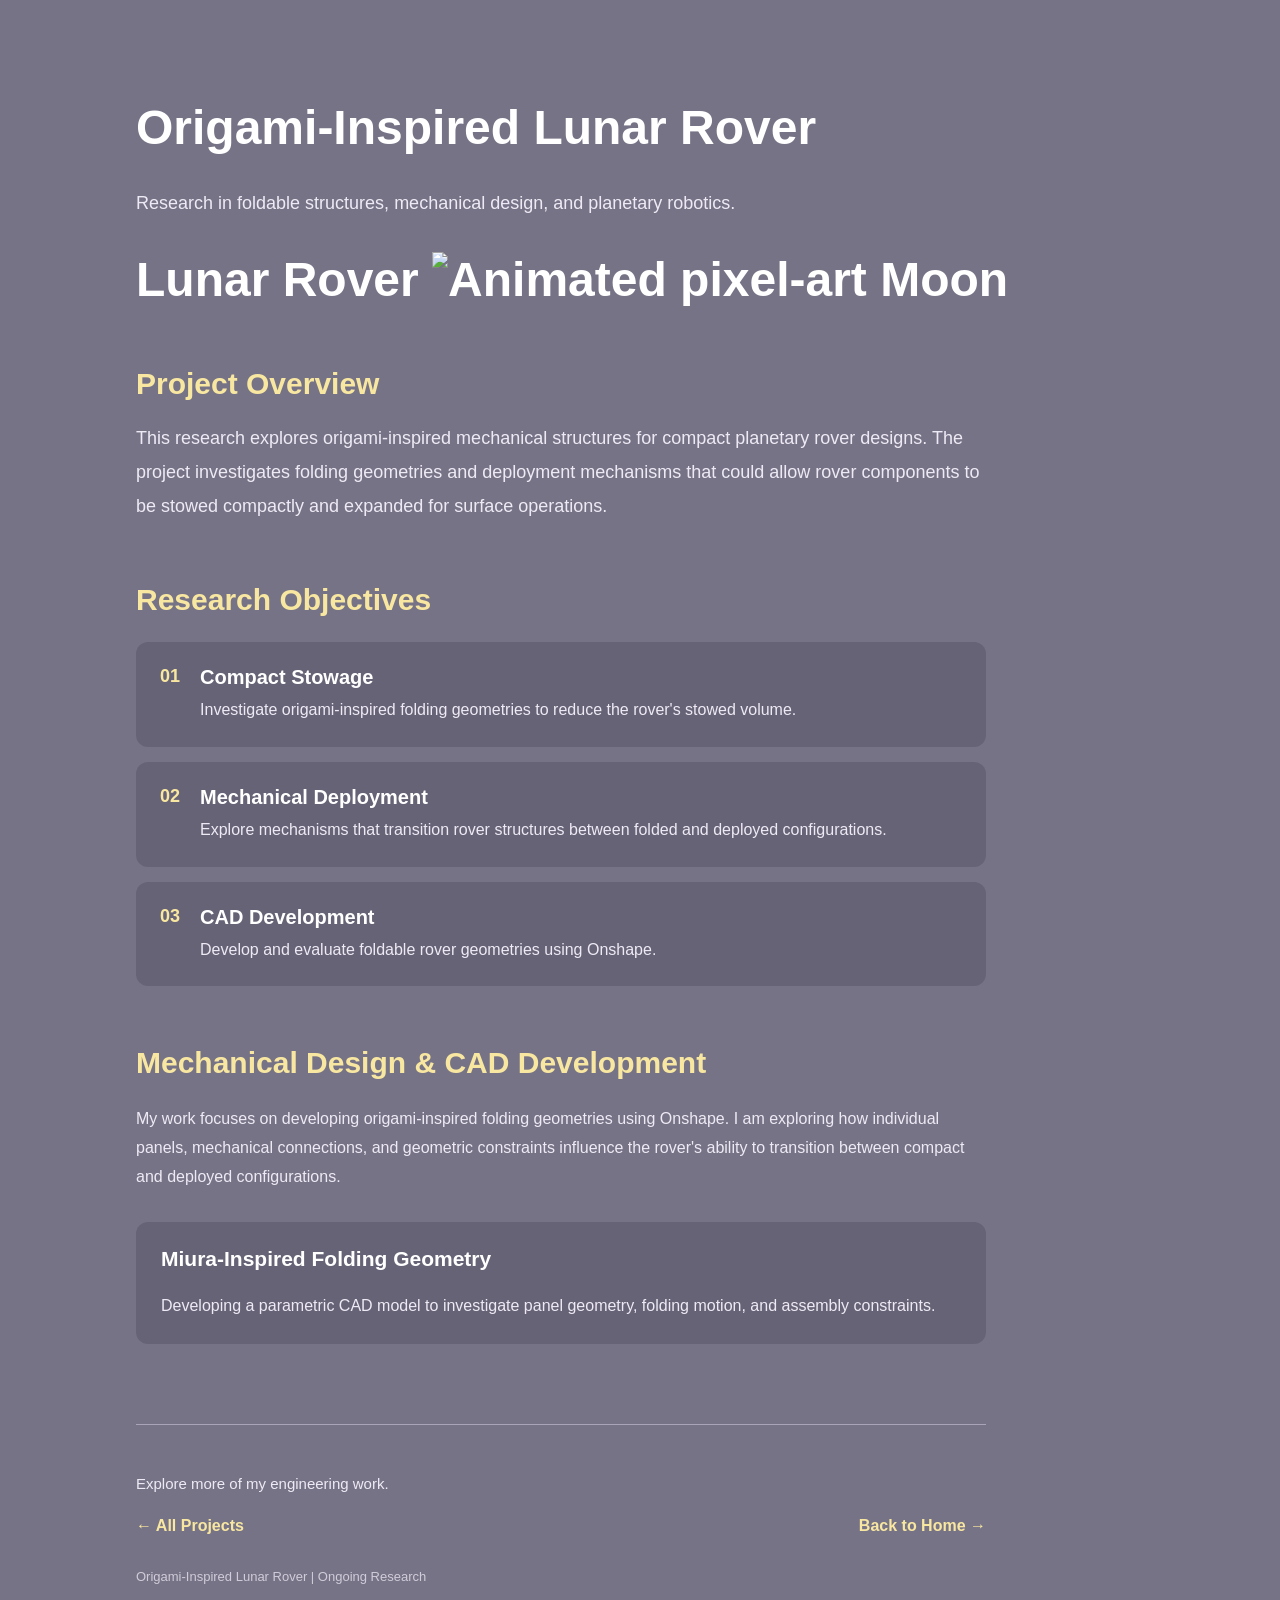
==== commit 73eed1c0: "Refactor project overview and research objectives sections" ====
--- a/lunar-rover.html
+++ b/lunar-rover.html
@@ -1,3 +1,4 @@
+
 <!DOCTYPE html>
 <html lang="en">
 
@@ -20,302 +21,352 @@
     </p>
 
 
-<section class="project-overview">
-
-    <h2>Project Overview</h2>
-
-    <p>
-        This research explores origami-inspired
-        mechanical structures for compact planetary
-        rover designs.
-
-        The project investigates folding geometries
-        and deployment mechanisms that could allow
-        rover components to be stowed compactly
-        and expanded for surface operations.
-    </p>
-
-</section>
-
-<section class="research-objectives">
-
-    <h2>Research Objectives</h2>
-
-    <div class="objective-card">
-        <span class="objective-number">01</span>
-
-        <div>
-            <h3>Compact Stowage</h3>
-            <p>
-                Investigate origami-inspired folding
-                geometries to reduce the rover's
-                stowed volume.
-            </p>
-        </div>
-    </div>
-
-    <div class="objective-card">
-        <span class="objective-number">02</span>
-
-        <div>
-            <h3>Mechanical Deployment</h3>
-            <p>
-                Explore mechanisms that transition
-                rover structures between folded
-                and deployed configurations.
-            </p>
-        </div>
-    </div>
-
-    <div class="objective-card">
-        <span class="objective-number">03</span>
-
-        <div>
-            <h3>CAD Development</h3>
-            <p>
-                Develop and evaluate foldable rover
-                geometries using Onshape.
-            </p>
-        </div>
-    </div>
-
-</section>
-
-
-<!-- MECHANICAL DESIGN SECTION -->
-
-<section class="mechanical-design">
-
-    <h2>Mechanical Design & CAD Development</h2>
-
-    <p>
-        My work focuses on developing origami-inspired
-        folding geometries using Onshape.
-
-        I am exploring how individual panels,
-        mechanical connections, and geometric
-        constraints influence the rover's ability
-        to transition between compact and
-        deployed configurations.
-    </p>
-
-    <div class="design-card">
-
-        <h3>Miura-Inspired Folding Geometry</h3>
+    <h1 class="lunar-title">
+        Lunar Rover
+        <img
+            src="images/planet-moon-238585.gif"
+            alt="Animated pixel-art Moon"
+            class="lunar-moon"
+        >
+    </h1>
+
+
+    <!-- PROJECT OVERVIEW - VISIBLE -->
+
+    <section class="project-overview">
+
+        <h2>Project Overview</h2>
 
         <p>
-            Developing a parametric CAD model
-            to investigate panel geometry,
-            folding motion, and assembly constraints.
+            This research explores origami-inspired
+            mechanical structures for compact planetary
+            rover designs.
+
+            The project investigates folding geometries
+            and deployment mechanisms that could allow
+            rover components to be stowed compactly
+            and expanded for surface operations.
         </p>
 
-    </div>
-
-</section>
-
-
-<!-- CAD GALLERY -->
-
-<section class="cad-gallery">
-
-    <h2>CAD Development Gallery</h2>
-
-    <div class="gallery-grid">
-
-        <div class="gallery-card">
+    </section>
+
+
+    <!-- RESEARCH OBJECTIVES - VISIBLE -->
+
+    <section class="research-objectives">
+
+        <h2>Research Objectives</h2>
+
+        <div class="objective-card">
+            <span class="objective-number">01</span>
+
+            <div>
+                <h3>Compact Stowage</h3>
+                <p>
+                    Investigate origami-inspired folding
+                    geometries to reduce the rover's
+                    stowed volume.
+                </p>
+            </div>
+        </div>
+
+        <div class="objective-card">
+            <span class="objective-number">02</span>
+
+            <div>
+                <h3>Mechanical Deployment</h3>
+                <p>
+                    Explore mechanisms that transition
+                    rover structures between folded
+                    and deployed configurations.
+                </p>
+            </div>
+        </div>
+
+        <div class="objective-card">
+            <span class="objective-number">03</span>
+
+            <div>
+                <h3>CAD Development</h3>
+                <p>
+                    Develop and evaluate foldable rover
+                    geometries using Onshape.
+                </p>
+            </div>
+        </div>
+
+    </section>
+
+
+    <!-- MECHANICAL DESIGN SECTION - VISIBLE -->
+
+    <section class="mechanical-design">
+
+        <h2>Mechanical Design & CAD Development</h2>
+
+        <p>
+            My work focuses on developing origami-inspired
+            folding geometries using Onshape.
+
+            I am exploring how individual panels,
+            mechanical connections, and geometric
+            constraints influence the rover's ability
+            to transition between compact and
+            deployed configurations.
+        </p>
+
+        <div class="design-card">
+
+            <h3>Miura-Inspired Folding Geometry</h3>
+
+            <p>
+                Developing a parametric CAD model
+                to investigate panel geometry,
+                folding motion, and assembly constraints.
+            </p>
+
+        </div>
+
+    </section>
+
+
+    <!--
+    ==================================================
+    HIDDEN SECTION: CAD DEVELOPMENT GALLERY
+
+    Uncomment when CAD screenshots are ready.
+    ==================================================
+
+    <section class="cad-gallery">
+
+        <h2>CAD Development Gallery</h2>
+
+        <div class="gallery-grid">
+
+            <div class="gallery-card">
+                <div class="image-placeholder">
+                    CAD Screenshot
+                </div>
+
+                <h3>Folding Geometry</h3>
+
+                <p>
+                    Miura-inspired panel configuration
+                    and geometric development.
+                </p>
+            </div>
+
+            <div class="gallery-card">
+                <div class="image-placeholder">
+                    CAD Screenshot
+                </div>
+
+                <h3>Assembly Development</h3>
+
+                <p>
+                    Investigating panel connections
+                    and folding constraints.
+                </p>
+            </div>
+
+        </div>
+
+    </section>
+
+    ==================================================
+    END HIDDEN CAD GALLERY
+    ==================================================
+    -->
+
+
+    <!--
+    ==================================================
+    HIDDEN SECTION: ENGINEERING CHALLENGES
+
+    Uncomment when supporting diagrams are ready.
+    ==================================================
+
+    <section class="engineering-challenges">
+
+        <h2>Engineering Challenges & Design Decisions</h2>
+
+        <p>
+            Developing a foldable rover requires
+            balancing geometric constraints,
+            mechanical connections, and
+            deployment motion.
+        </p>
+
+        <div class="challenge-card">
+
+            <h3>Maintaining Folding Motion Across Connected Panels</h3>
+
+            <p>
+                During CAD development, individual
+                folding panels demonstrated the
+                intended motion.
+
+                However, connecting the upper and
+                lower structures introduced assembly
+                constraints that caused the
+                structures to separate during folding.
+            </p>
+
             <div class="image-placeholder">
-                CAD Screenshot
-            </div>
-
-            <h3>Folding Geometry</h3>
-
-            <p>
-                Miura-inspired panel configuration
-                and geometric development.
-            </p>
-        </div>
-
-        <div class="gallery-card">
-            <div class="image-placeholder">
-                CAD Screenshot
-            </div>
-
-            <h3>Assembly Development</h3>
-
-            <p>
-                Investigating panel connections
-                and folding constraints.
-            </p>
-        </div>
-
-    </div>
-
-</section>
-
-
-<!-- ENGINEERING CHALLENGES -->
-
-<section class="engineering-challenges">
-
-    <h2>Engineering Challenges & Design Decisions</h2>
-
-    <p>
-        Developing a foldable rover requires
-        balancing geometric constraints,
-        mechanical connections, and
-        deployment motion.
-    </p>
-
-    <div class="challenge-card">
-
-        <h3>Maintaining Folding Motion Across Connected Panels</h3>
-
-        <p>
-            During CAD development, individual
-            folding panels demonstrated the
-            intended motion.
-
-            However, connecting the upper and
-            lower structures introduced assembly
-            constraints that caused the
-            structures to separate during folding.
+                Assembly Constraint Diagram
+            </div>
+
+        </div>
+
+    </section>
+
+    ==================================================
+    END HIDDEN ENGINEERING CHALLENGES
+    ==================================================
+    -->
+
+
+    <!--
+    ==================================================
+    HIDDEN SECTION: RESEARCH PROGRESS
+
+    Uncomment when ready to display progress.
+    ==================================================
+
+    <section class="project-progress">
+
+        <h2>Project Progress</h2>
+
+        <div class="progress-overview">
+
+            <div class="progress-header">
+                <h3>Overall Development</h3>
+                <span>In Progress</span>
+            </div>
+
+            <div class="progress-track">
+                <div class="progress-fill"></div>
+            </div>
+
+            <p>
+                Current focus: CAD assembly integration
+                and folding mechanism development.
+            </p>
+
+        </div>
+
+        <div class="progress-card">
+
+            <h3>01 | Geometry Development</h3>
+
+            <p>
+                Explored Miura-inspired panel geometries
+                and initial folding configurations
+                using Onshape CAD.
+            </p>
+
+        </div>
+
+        <div class="progress-card">
+
+            <h3>02 | Assembly Integration</h3>
+
+            <p>
+                Investigating mechanical connections
+                between upper and lower folding
+                structures while maintaining
+                coordinated deployment motion.
+            </p>
+
+        </div>
+
+        <div class="progress-card">
+
+            <h3>03 | Physical Validation</h3>
+
+            <p>
+                Planning to develop paper prototypes
+                to evaluate folding behavior and
+                geometric compatibility before
+                refining the CAD assembly.
+            </p>
+
+        </div>
+
+    </section>
+
+    ==================================================
+    END HIDDEN RESEARCH PROGRESS
+    ==================================================
+    -->
+
+
+    <!--
+    ==================================================
+    HIDDEN SECTION: TECHNICAL SKILLS & TOOLS
+
+    Uncomment when ready.
+    ==================================================
+
+    <section class="technical-skills">
+
+        <h2>Technical Skills & Tools</h2>
+
+        <div class="skills-grid">
+
+            <div class="skill-card">
+                <h3>CAD Modeling</h3>
+                <p>Onshape | 3D Assemblies</p>
+            </div>
+
+            <div class="skill-card">
+                <h3>Mechanical Design</h3>
+                <p>Folding Mechanisms | Panel Geometry</p>
+            </div>
+
+            <div class="skill-card">
+                <h3>Kinematic Analysis</h3>
+                <p>Assembly Constraints | Motion Evaluation</p>
+            </div>
+
+            <div class="skill-card">
+                <h3>Prototyping</h3>
+                <p>Paper Models | Design Iteration</p>
+            </div>
+
+        </div>
+
+    </section>
+
+    ==================================================
+    END HIDDEN TECHNICAL SKILLS
+    ==================================================
+    -->
+
+
+    <!-- PROJECT FOOTER - VISIBLE -->
+
+    <footer class="project-footer">
+
+        <p>Explore more of my engineering work.</p>
+
+        <div class="footer-navigation">
+
+            <a href="index.html#featured-projects">
+                ← All Projects
+            </a>
+
+            <a href="index.html">
+                Back to Home →
+            </a>
+
+        </div>
+
+        <p class="footer-caption">
+            Origami-Inspired Lunar Rover | Ongoing Research
         </p>
 
-        <div class="image-placeholder">
-            Assembly Constraint Diagram
-        </div>
-
-    </div>
-
-</section>
-
-
-<!-- RESEARCH PROGRESS -->
-
-<section class="project-progress">
-
-    <h2>Project Progress</h2>
-
-
-<div class="progress-overview">
-
-    <div class="progress-header">
-        <h3>Overall Development</h3>
-        <span>In Progress</span>
-    </div>
-
-    <div class="progress-track">
-        <div class="progress-fill"></div>
-    </div>
-
-    <p>
-        Current focus: CAD assembly integration
-        and folding mechanism development.
-    </p>
-
-</div>
-
-
-    <div class="progress-card">
-
-        <h3>01 | Geometry Development</h3>
-
-        <p>
-            Explored Miura-inspired panel geometries
-            and initial folding configurations
-            using Onshape CAD.
-        </p>
-
-    </div>
-
-    <div class="progress-card">
-
-        <h3>02 | Assembly Integration</h3>
-
-        <p>
-            Investigating mechanical connections
-            between upper and lower folding
-            structures while maintaining
-            coordinated deployment motion.
-        </p>
-
-    </div>
-
-    <div class="progress-card">
-
-        <h3>03 | Physical Validation</h3>
-
-        <p>
-            Planning to develop paper prototypes
-            to evaluate folding behavior and
-            geometric compatibility before
-            refining the CAD assembly.
-        </p>
-
-    </div>
-
-</section>
-
-
-<!-- TECHNICAL SKILLS & TOOLS -->
-
-<section class="technical-skills">
-
-    <h2>Technical Skills & Tools</h2>
-
-    <div class="skills-grid">
-
-        <div class="skill-card">
-            <h3>CAD Modeling</h3>
-            <p>Onshape | 3D Assemblies</p>
-        </div>
-
-        <div class="skill-card">
-            <h3>Mechanical Design</h3>
-            <p>Folding Mechanisms | Panel Geometry</p>
-        </div>
-
-        <div class="skill-card">
-            <h3>Kinematic Analysis</h3>
-            <p>Assembly Constraints | Motion Evaluation</p>
-        </div>
-
-        <div class="skill-card">
-            <h3>Prototyping</h3>
-            <p>Paper Models | Design Iteration</p>
-        </div>
-
-    </div>
-
-</section>
-
-
-
-    
-<!-- PROJECT FOOTER -->
-
-<footer class="project-footer">
-
-    <p>Explore more of my engineering work.</p>
-
-    <div class="footer-navigation">
-
-        <a href="projects.html">
-            ← All Projects
-        </a>
-
-        <a href="index.html">
-            Back to Home →
-        </a>
-
-    </div>
-
-    <p class="footer-caption">
-        Origami-Inspired Lunar Rover | Ongoing Research
-    </p>
-
-</footer>
-
+    </footer>
 
 </body>
 
